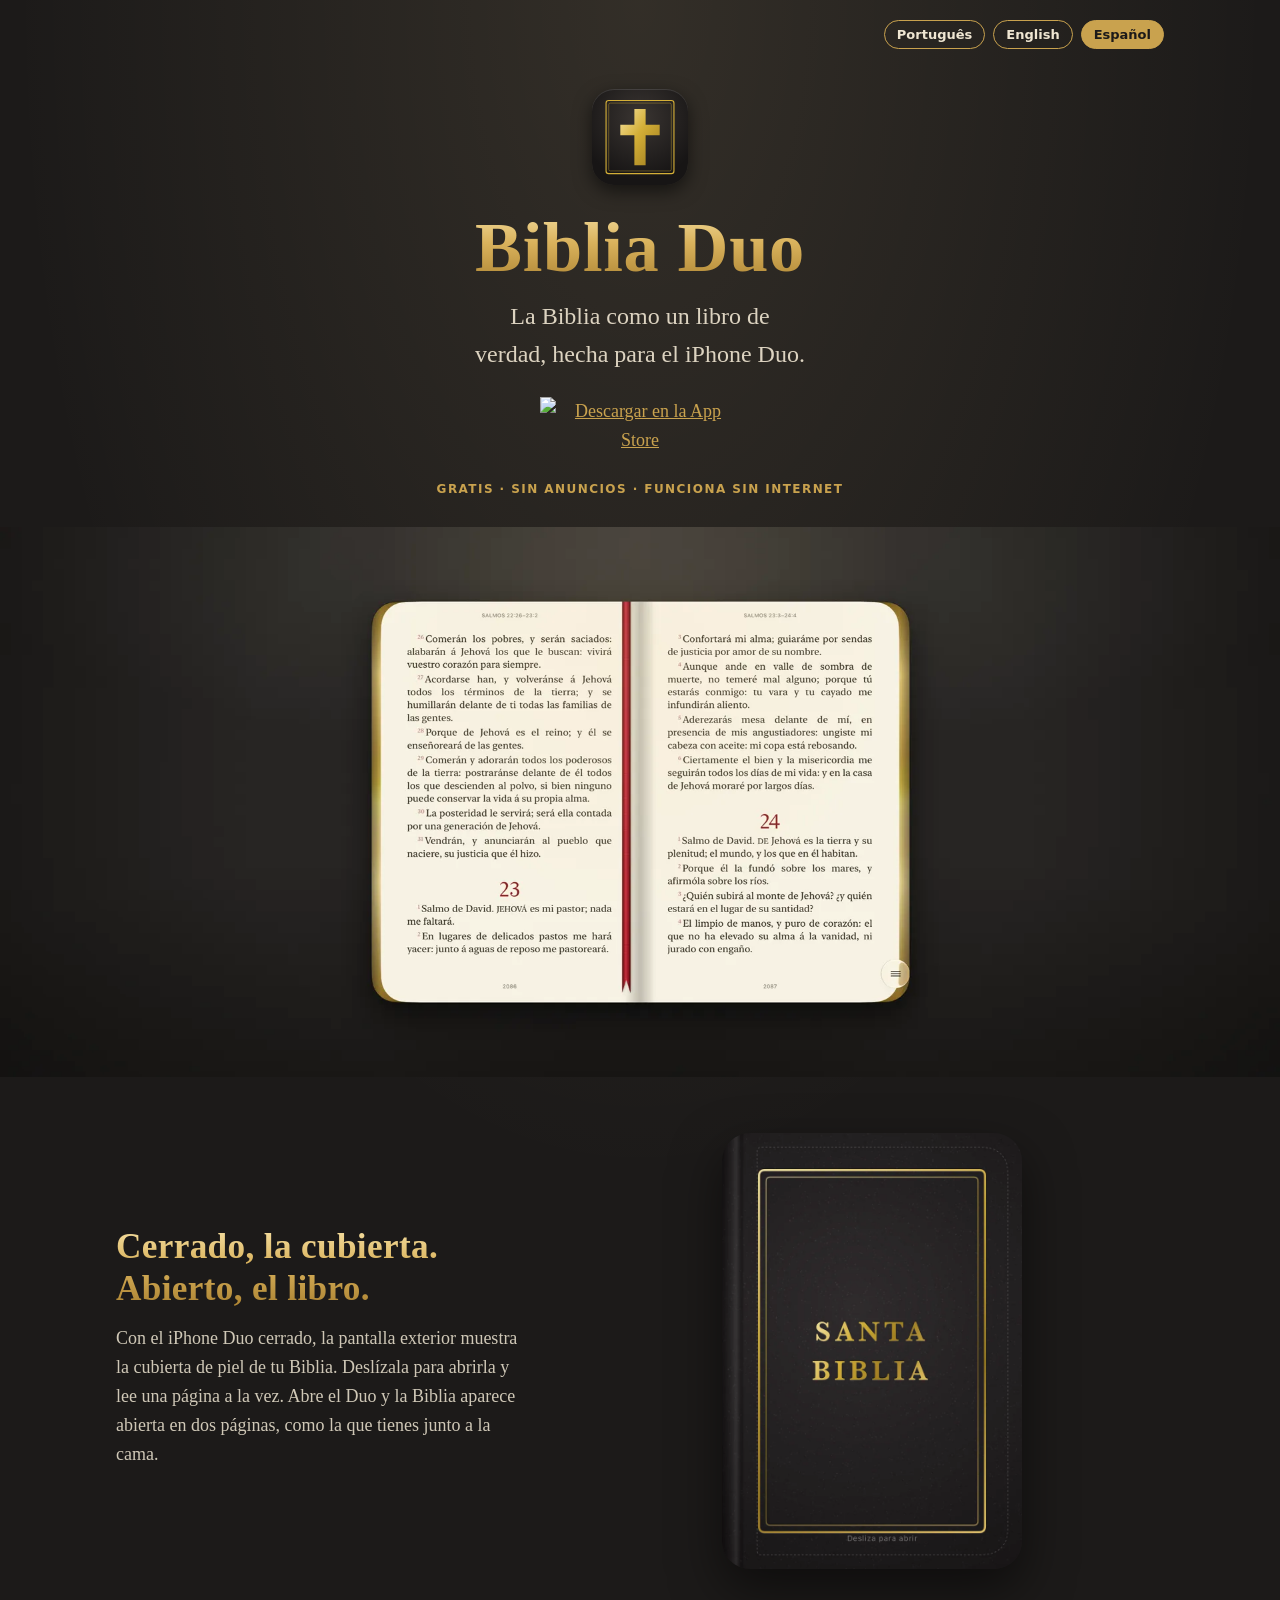
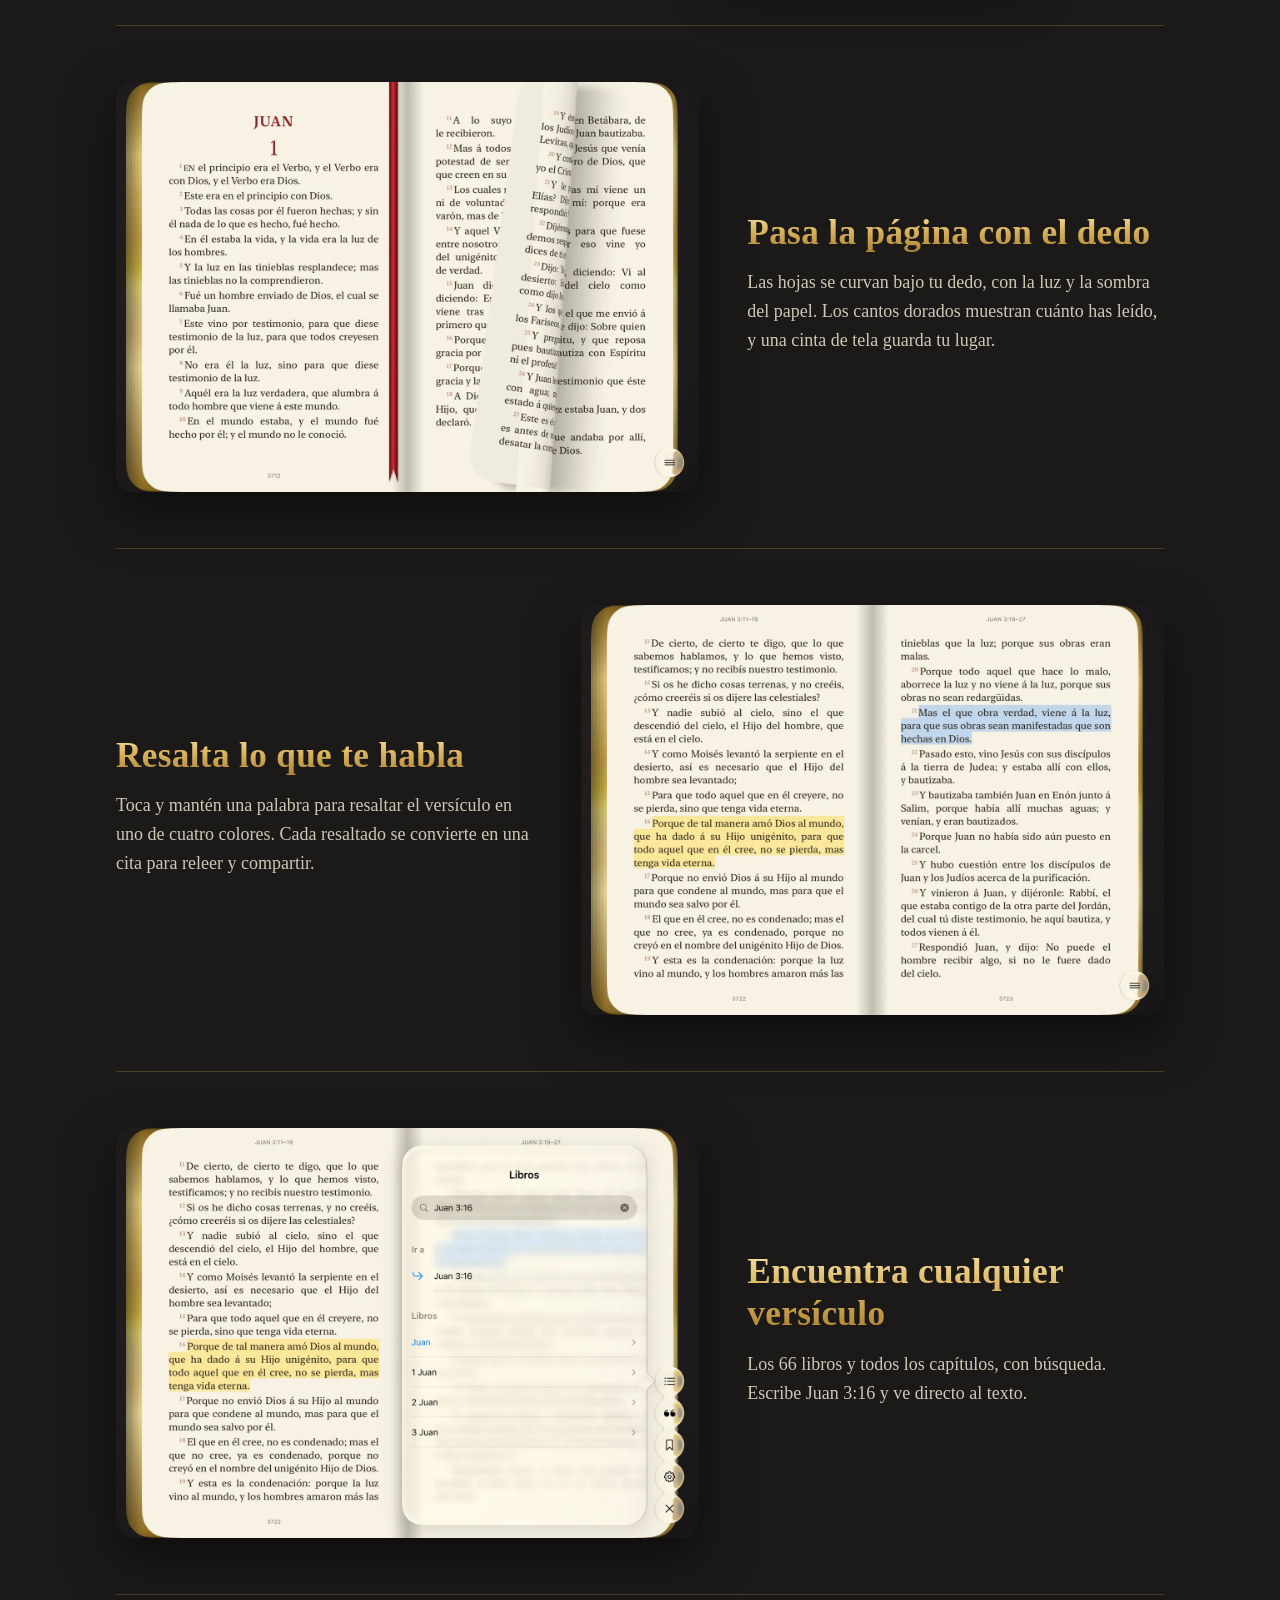
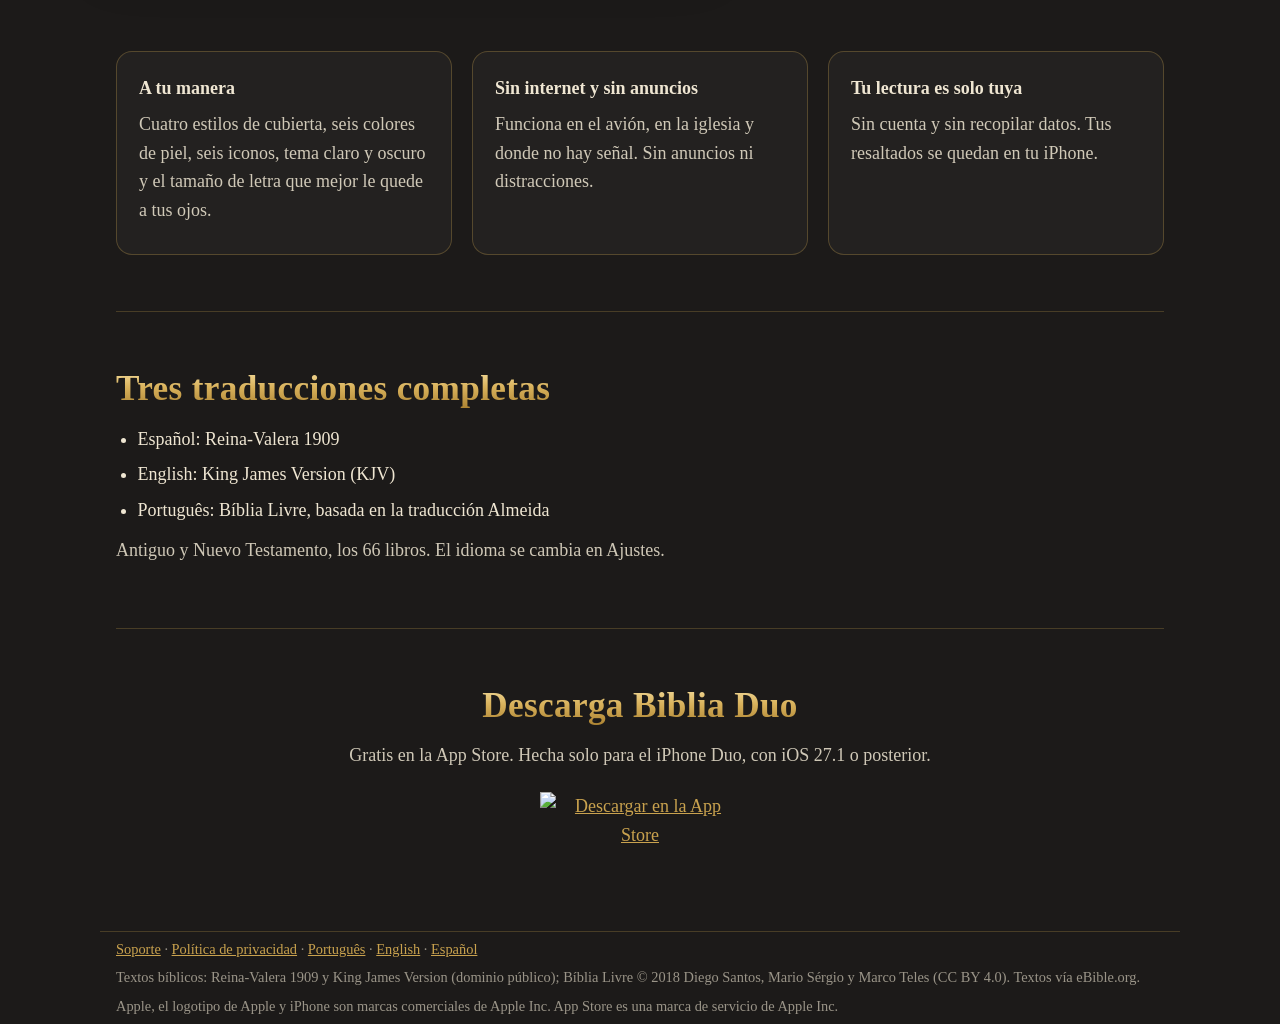
==== es/index.html @ f9fe9b8e "Landing page in three languages, with links from support and privacy - index.html (en, x-default), p" ====
<!doctype html>
<html lang="es">
<head>
<meta charset="utf-8">
<meta name="viewport" content="width=device-width, initial-scale=1">
<title>Biblia Duo — la Santa Biblia como un libro, para iPhone Duo</title>
<meta name="description" content="La Santa Biblia completa como un libro de verdad en el iPhone Duo: dos páginas, cantos dorados y hojas que pasas con el dedo. Reina-Valera 1909. Gratis, sin anuncios y sin internet.">
<meta name="apple-itunes-app" content="app-id=6826902361">
<link rel="canonical" href="https://oviniciusramosp.github.io/biblia-duo-site/es/">
<link rel='alternate' hreflang='en' href='https://oviniciusramosp.github.io/biblia-duo-site/'>
<link rel='alternate' hreflang='pt' href='https://oviniciusramosp.github.io/biblia-duo-site/pt/'>
<link rel='alternate' hreflang='es' href='https://oviniciusramosp.github.io/biblia-duo-site/es/'>
<link rel="alternate" hreflang="x-default" href="https://oviniciusramosp.github.io/biblia-duo-site/">
<meta property="og:type" content="website">
<meta property="og:title" content="Biblia Duo — la Santa Biblia como un libro, para iPhone Duo">
<meta property="og:description" content="La Santa Biblia completa como un libro de verdad en el iPhone Duo: dos páginas, cantos dorados y hojas que pasas con el dedo. Reina-Valera 1909. Gratis, sin anuncios y sin internet.">
<meta property="og:url" content="https://oviniciusramosp.github.io/biblia-duo-site/es/">
<meta property="og:image" content="https://oviniciusramosp.github.io/biblia-duo-site/img/es/og.jpg">
<meta property="og:locale" content="es_MX">
<meta name="twitter:card" content="summary_large_image">
<link rel="icon" href="../img/cross.svg">
<link rel="stylesheet" href="../style.css">
<script type="application/ld+json">{"@context": "https://schema.org", "@type": "MobileApplication", "name": "Biblia Duo: Santa Escritura", "alternateName": "Biblia Duo", "description": "La Santa Biblia completa como un libro de verdad en el iPhone Duo: dos páginas, cantos dorados y hojas que pasas con el dedo. Reina-Valera 1909. Gratis, sin anuncios y sin internet.", "operatingSystem": "iOS 27.1", "applicationCategory": "ReferenceApplication", "inLanguage": ["en", "pt-BR", "es"], "url": "https://oviniciusramosp.github.io/biblia-duo-site/es/", "downloadUrl": "https://apps.apple.com/app/id6826902361", "image": "https://oviniciusramosp.github.io/biblia-duo-site/img/es/og.jpg", "screenshot": ["https://oviniciusramosp.github.io/biblia-duo-site/img/es/turn.webp", "https://oviniciusramosp.github.io/biblia-duo-site/img/es/highlights.webp", "https://oviniciusramosp.github.io/biblia-duo-site/img/es/books.webp", "https://oviniciusramosp.github.io/biblia-duo-site/img/es/cover.webp"], "offers": {"@type": "Offer", "price": "0", "priceCurrency": "USD"}, "author": {"@type": "Person", "name": "Vinicius Ramos"}}</script>
</head>
<body class="landing">
<div class="wrap">
<nav class="langs" aria-label="Idioma / Language / Idioma"><a href='../pt/' hreflang='pt'>Português</a><a href='.././' hreflang='en'>English</a><a href='../es/' hreflang='es' aria-current='page'>Español</a></nav>
<header class="hero">
<div class="app-icon"><img src="../img/frame.svg" alt=""><img src="../img/cross.svg" alt=""></div>
<h1>Biblia Duo</h1>
<p class="tagline">La Biblia como un libro de verdad, hecha para el iPhone Duo.</p>
<a class='badge' href='https://apps.apple.com/app/id6826902361'><img src='https://toolbox.marketingtools.apple.com/api/v2/badges/download-on-the-app-store/black/es-mx' alt='Descargar en la App Store' width='200' height='67'></a>
<p class="facts">Gratis · Sin anuncios · Funciona sin internet</p>
</header>
</div>
<img class="book" src="../img/es/book.webp" alt="La Biblia abierta en los Salmos, con cantos dorados y una cinta roja" width="1920" height="824">
<main class="wrap">
<section class='feature portrait'><div><h2>Cerrado, la cubierta. Abierto, el libro.</h2><p>Con el iPhone Duo cerrado, la pantalla exterior muestra la cubierta de piel de tu Biblia. Deslízala para abrirla y lee una página a la vez. Abre el Duo y la Biblia aparece abierta en dos páginas, como la que tienes junto a la cama.</p></div><figure><img src='../img/es/cover.webp' alt='La cubierta de piel de la Biblia en la pantalla exterior del iPhone Duo' width='700' height='1018' loading='lazy'></figure></section>
<section class='feature flip'><div><h2>Pasa la página con el dedo</h2><p>Las hojas se curvan bajo tu dedo, con la luz y la sombra del papel. Los cantos dorados muestran cuánto has leído, y una cinta de tela guarda tu lugar.</p></div><figure><img src='../img/es/turn.webp' alt='Una página curvándose al pasar, en la pantalla interior del iPhone Duo' width='1400' height='984' loading='lazy'></figure></section>
<section class='feature'><div><h2>Resalta lo que te habla</h2><p>Toca y mantén una palabra para resaltar el versículo en uno de cuatro colores. Cada resaltado se convierte en una cita para releer y compartir.</p></div><figure><img src='../img/es/highlights.webp' alt='Juan 3:16 resaltado en amarillo en una página abierta' width='1400' height='984' loading='lazy'></figure></section>
<section class='feature flip'><div><h2>Encuentra cualquier versículo</h2><p>Los 66 libros y todos los capítulos, con búsqueda. Escribe Juan 3:16 y ve directo al texto.</p></div><figure><img src='../img/es/books.webp' alt='La lista de libros buscando Juan 3:16' width='1400' height='984' loading='lazy'></figure></section>
<section class="cards"><div><h3>A tu manera</h3><p>Cuatro estilos de cubierta, seis colores de piel, seis iconos, tema claro y oscuro y el tamaño de letra que mejor le quede a tus ojos.</p></div><div><h3>Sin internet y sin anuncios</h3><p>Funciona en el avión, en la iglesia y donde no hay señal. Sin anuncios ni distracciones.</p></div><div><h3>Tu lectura es solo tuya</h3><p>Sin cuenta y sin recopilar datos. Tus resaltados se quedan en tu iPhone.</p></div></section>
<section class="translations"><h2>Tres traducciones completas</h2><ul><li>Español: Reina-Valera 1909</li><li>English: King James Version (KJV)</li><li>Português: Bíblia Livre, basada en la traducción Almeida</li></ul><p>Antiguo y Nuevo Testamento, los 66 libros. El idioma se cambia en Ajustes.</p></section>
<section class="cta"><h2>Descarga Biblia Duo</h2><p>Gratis en la App Store. Hecha solo para el iPhone Duo, con iOS 27.1 o posterior.</p><a class='badge' href='https://apps.apple.com/app/id6826902361'><img src='https://toolbox.marketingtools.apple.com/api/v2/badges/download-on-the-app-store/black/es-mx' alt='Descargar en la App Store' width='200' height='67'></a></section>
</main>
<footer class="wrap site">
<p><a href="../support.html?lang=es">Soporte</a> · <a href="../privacy.html?lang=es">Política de privacidad</a> · <a href='../pt/' hreflang='pt'>Português</a> · <a href='.././' hreflang='en'>English</a> · <a href='../es/' hreflang='es'>Español</a></p>
<p>Textos bíblicos: Reina-Valera 1909 y King James Version (dominio público); Bíblia Livre © 2018 Diego Santos, Mario Sérgio y Marco Teles (CC BY 4.0). Textos vía eBible.org.</p>
<p>Apple, el logotipo de Apple y iPhone son marcas comerciales de Apple Inc. App Store es una marca de servicio de Apple Inc.</p>
</footer>
</body>
</html>
---- style.css ----
:root {
  --leather: #1c1a19;
  --paper: #f8f2e3;
  --ink: #2b2117;
  --rubric: #8c1f1f;
  --gold: #c9a24e;
  --muted: rgba(43, 33, 23, 0.6);
}
@media (prefers-color-scheme: dark) {
  :root { --paper: #1f1c1a; --ink: #e3dbcc; --rubric: #d9a85c; --muted: rgba(227, 219, 204, 0.6); }
}
* { box-sizing: border-box; }
body {
  margin: 0;
  background: var(--leather);
  color: var(--ink);
  font: 18px/1.6 ui-serif, "New York", Georgia, serif;
  padding: 32px 16px;
}
.page {
  max-width: 720px;
  margin: 0 auto;
  background: var(--paper);
  border-radius: 20px;
  border-right: 6px solid var(--gold);
  padding: 32px clamp(20px, 6vw, 56px) 48px;
}
h1, h2 { color: var(--rubric); font-weight: 600; line-height: 1.2; }
h1 { font-size: 2em; margin: 0.4em 0 0.1em; letter-spacing: 0.02em; }
h2 { font-size: 1.15em; margin-top: 1.8em; text-transform: uppercase; letter-spacing: 0.08em; }
h3 { font-size: 1em; margin: 1.4em 0 0.2em; }
p, li { margin: 0.4em 0; }
a { color: var(--rubric); }
.meta, .small { color: var(--muted); font-size: 0.85em; }
.small { margin-top: 2.5em; }
.langs { display: flex; gap: 8px; justify-content: flex-end; flex-wrap: wrap; }
.langs button {
  font: 600 13px/1 -apple-system, system-ui, sans-serif;
  border: 1px solid var(--gold);
  background: transparent;
  color: var(--ink);
  border-radius: 999px;
  padding: 7px 12px;
  cursor: pointer;
}
.langs button[aria-pressed="true"] { background: var(--gold); color: #1c1a19; }
article[hidden] { display: none; }

/* Landing page (build.py): the book on leather, gold headings */
body.landing {
  padding: 0;
  color: #efe6d2;
  background: radial-gradient(ellipse 70% 40% at 50% 0%, rgba(255, 226, 170, 0.10), transparent 70%), var(--leather);
}
.landing a { color: var(--gold); }
.landing .wrap { max-width: 1080px; margin: 0 auto; padding: 0 16px; }
.landing .langs { padding-top: 20px; }
.landing .langs a {
  font: 600 13px/1 -apple-system, system-ui, sans-serif;
  border: 1px solid var(--gold);
  border-radius: 999px;
  padding: 7px 12px;
  color: #efe6d2;
  text-decoration: none;
}
.landing .langs a[aria-current] { background: var(--gold); color: var(--leather); }
.hero { text-align: center; padding: 40px 0 8px; }
.app-icon {
  position: relative;
  width: 96px; height: 96px;
  margin: 0 auto 20px;
  border-radius: 22px;
  overflow: hidden;
  background: radial-gradient(circle at 50% 30%, #3a3532, #171515 75%);
  box-shadow: 0 6px 18px rgba(0, 0, 0, 0.55), inset 0 1px 0 rgba(255, 255, 255, 0.12);
}
.app-icon img { position: absolute; inset: 0; width: 100%; height: 100%; }
.landing h1, .landing h2 {
  font-family: Baskerville, ui-serif, serif;
  text-transform: none;
  letter-spacing: 0.01em;
  color: transparent;
  background: linear-gradient(180deg, #f7e2a6, #d9b25c 45%, #a9802f);
  -webkit-background-clip: text;
  background-clip: text;
}
.landing h1 { font-size: clamp(2.6rem, 8vw, 4.4rem); margin: 0; }
.landing h2 { font-size: clamp(1.5rem, 3.4vw, 2.2rem); margin: 0 0 0.4em; }
.tagline { font-size: clamp(1.15rem, 2.8vw, 1.5rem); max-width: 28ch; margin: 0.3em auto 1em; color: rgba(239, 230, 210, 0.9); }
.badge img { display: block; margin: 0 auto 16px; }
.facts { font: 600 12px/1.5 -apple-system, system-ui, sans-serif; letter-spacing: 0.12em; text-transform: uppercase; color: var(--gold); }
.book { display: block; width: 100%; height: auto; margin-top: 16px; }
.landing section { padding: 56px 0; border-top: 1px solid rgba(201, 162, 78, 0.25); }
.landing section:first-child { border-top: 0; }
.feature { display: grid; grid-template-columns: 1fr 1.4fr; gap: 48px; align-items: center; }
.feature.flip { grid-template-columns: 1.4fr 1fr; }
.feature.flip > div { order: 2; }
.feature figure { margin: 0; }
.feature img { display: block; width: 100%; height: auto; border-radius: 18px; box-shadow: 0 20px 50px rgba(0, 0, 0, 0.5); }
.feature.portrait img { max-width: 300px; margin: 0 auto; border-radius: 28px; }
.landing section p { color: rgba(239, 230, 210, 0.85); }
.cards { display: grid; grid-template-columns: repeat(3, 1fr); gap: 20px; }
.cards div { padding: 22px; border: 1px solid rgba(201, 162, 78, 0.3); border-radius: 16px; background: rgba(255, 255, 255, 0.03); }
.cards h3 { margin: 0 0 0.3em; color: #efe6d2; }
.translations ul { margin: 0.6em 0; padding-left: 1.2em; }
.cta { text-align: center; }
.cta p { margin-bottom: 1.2em; }
footer.site { padding: 32px 16px 48px; border-top: 1px solid rgba(201, 162, 78, 0.25); font-size: 0.8em; color: rgba(239, 230, 210, 0.6); }
@media (max-width: 760px) {
  .feature, .feature.flip { grid-template-columns: 1fr; gap: 24px; }
  .feature.flip > div { order: 0; }
  .landing section { padding: 40px 0; }
  .cards { grid-template-columns: 1fr; }
}
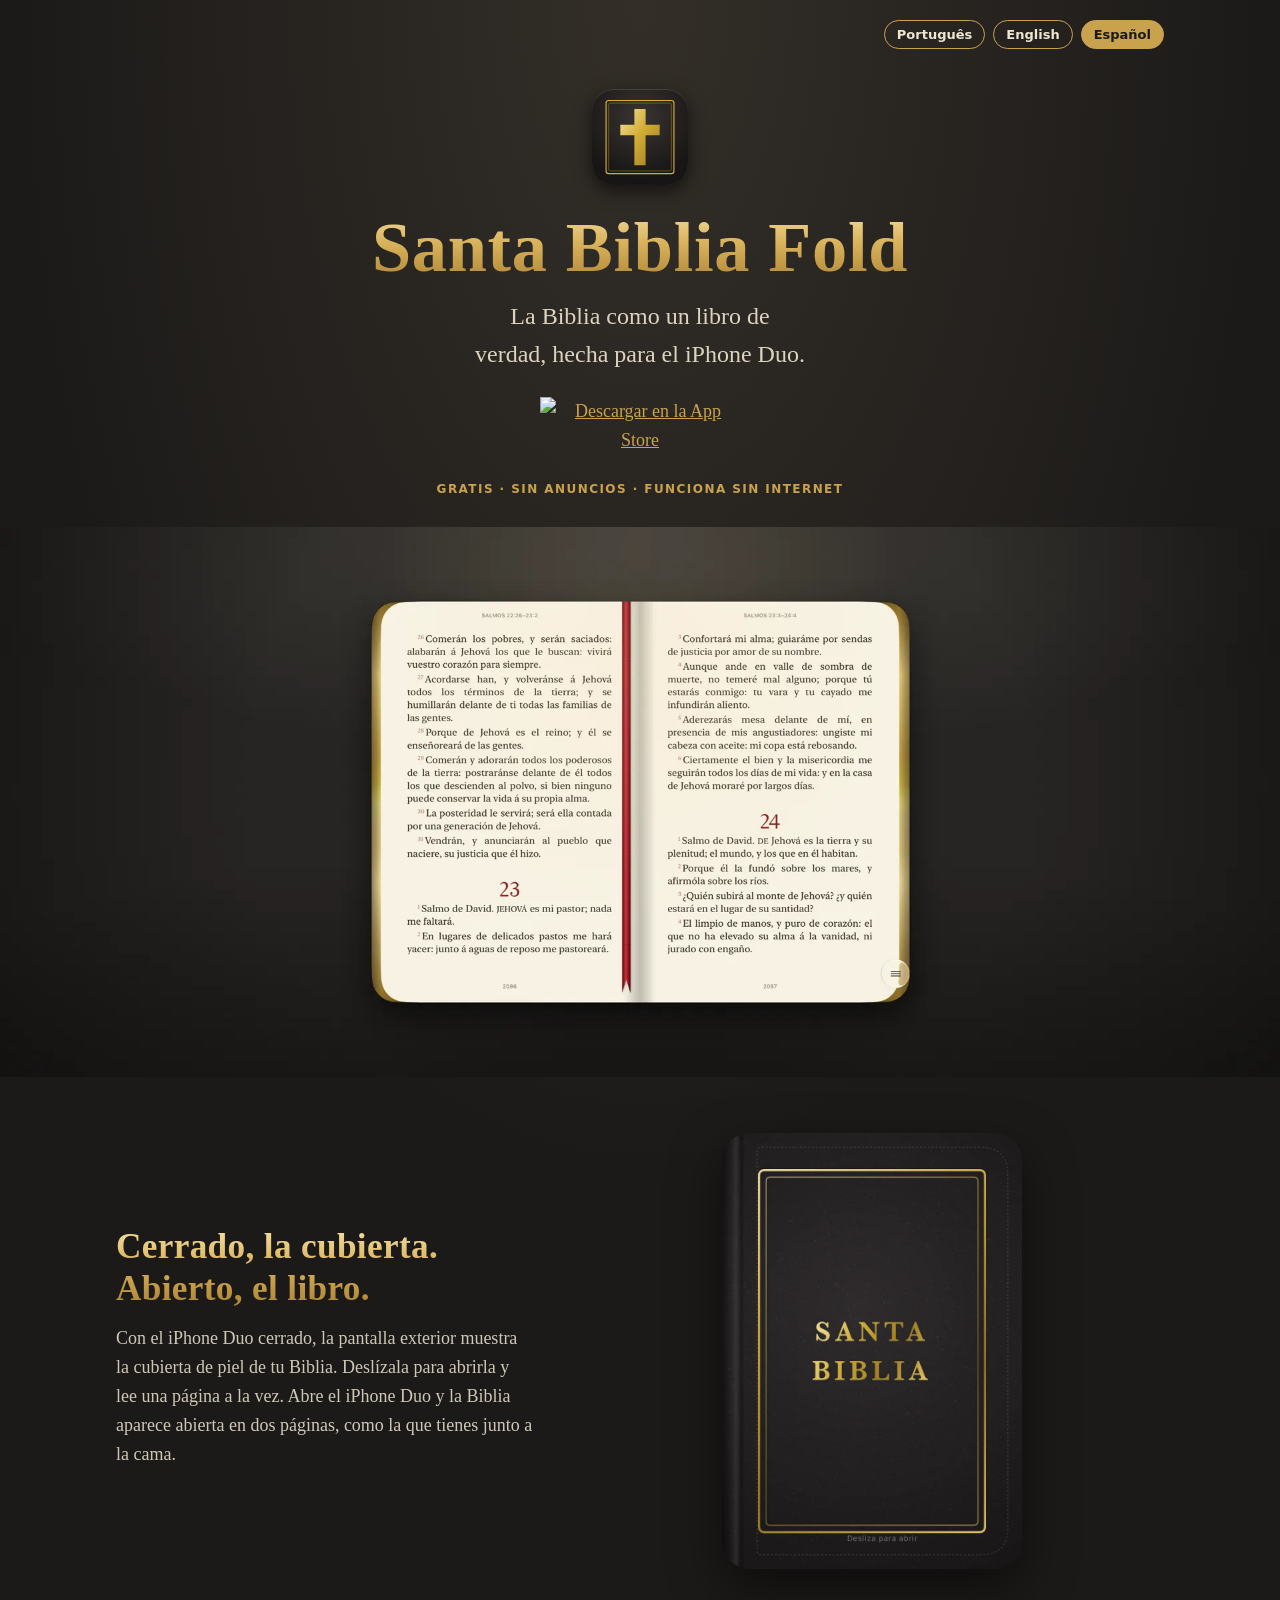
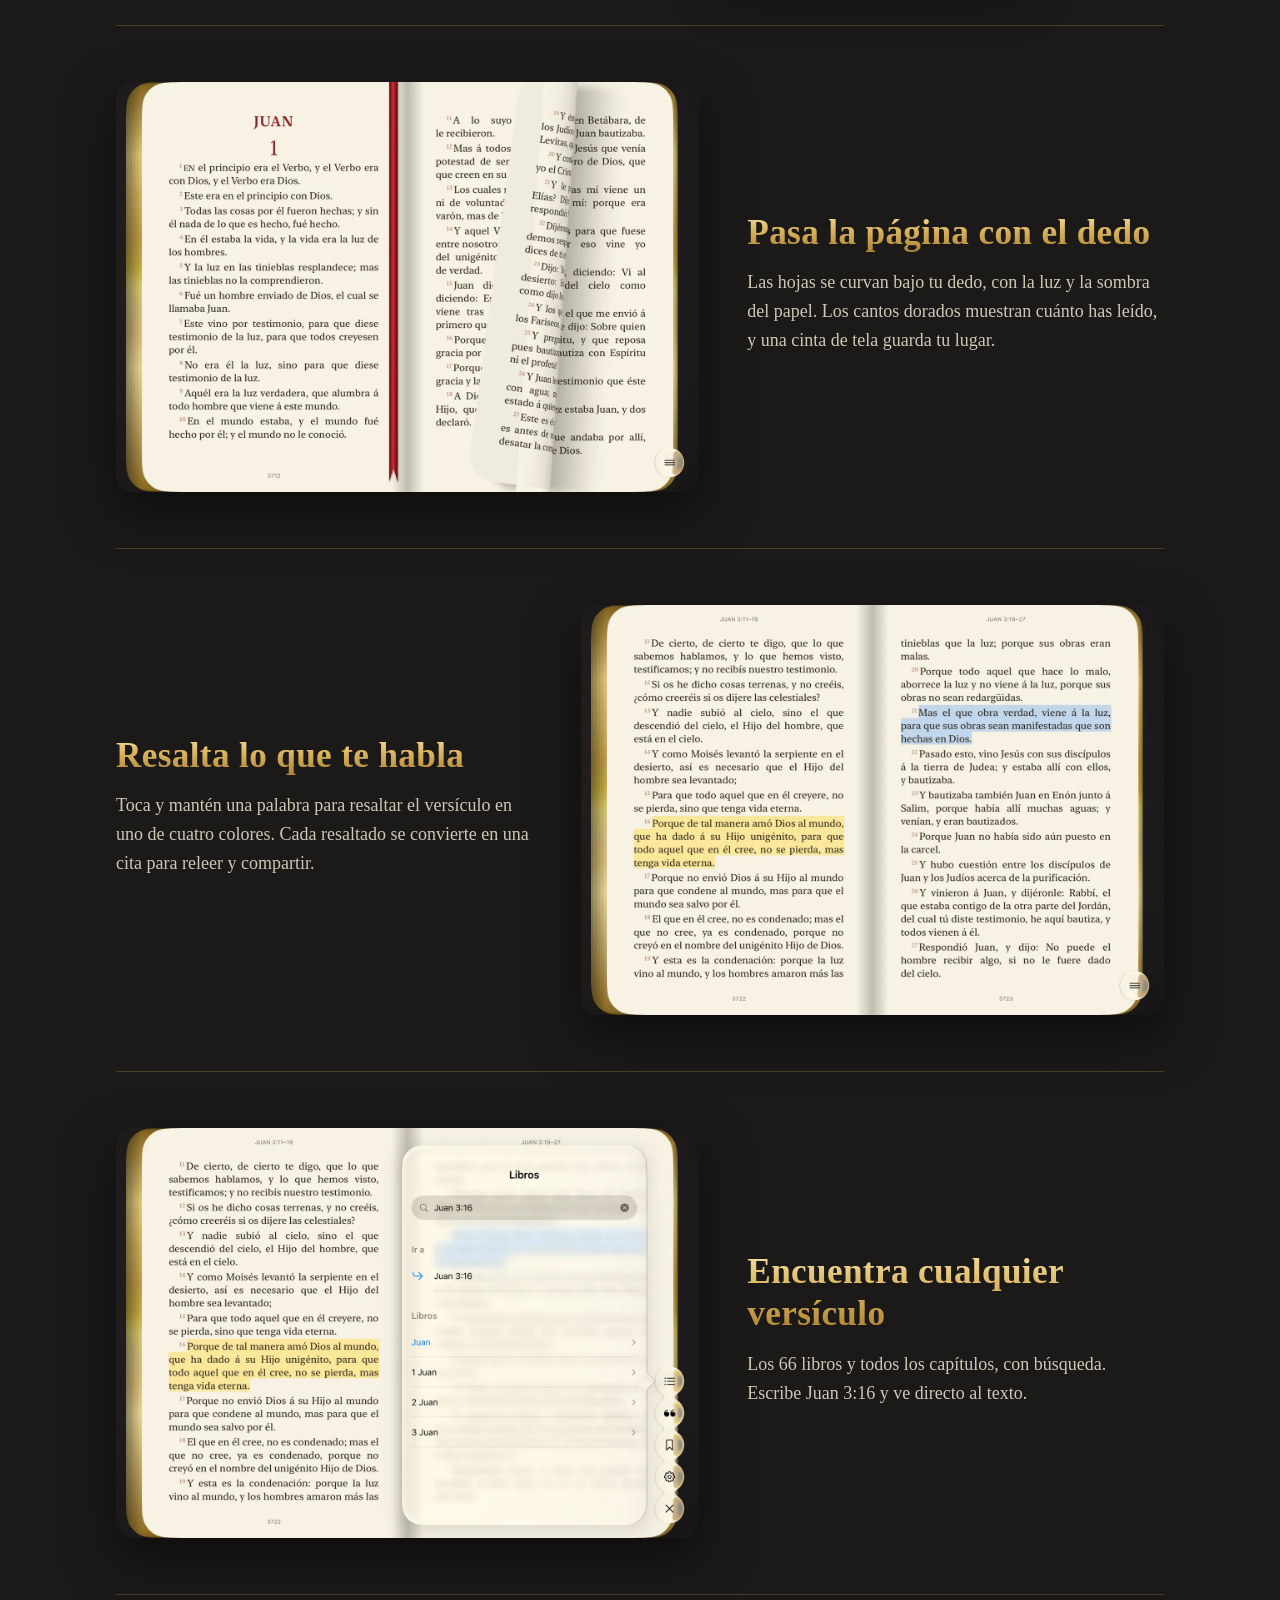
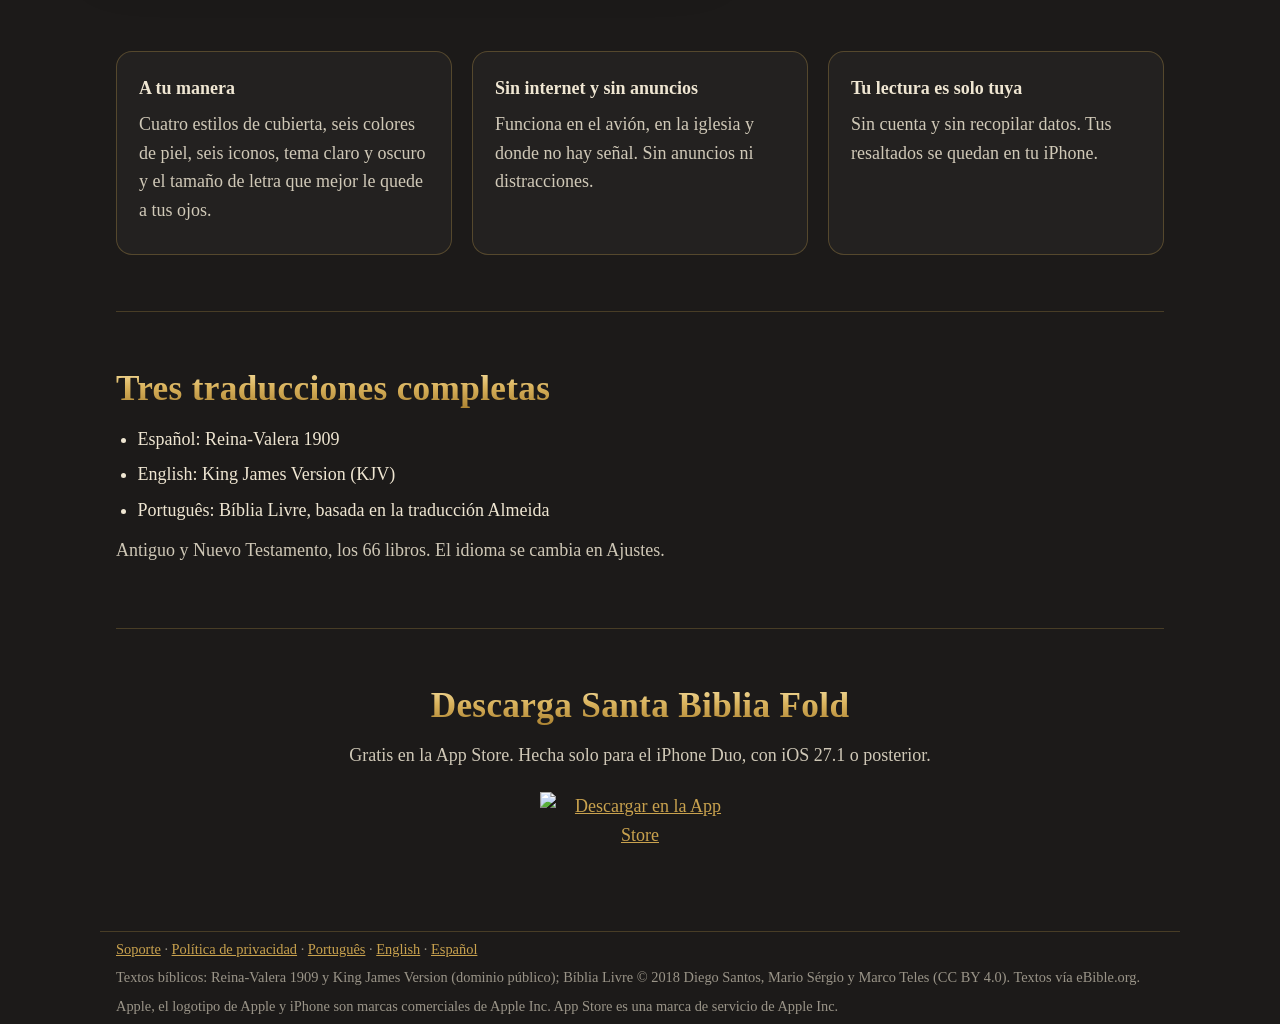
==== commit 898a6ed9: "Rename to Foldable Bible / Bíblia Sagrada Fold / Santa Biblia Fold App Review rejected the name Bibl" ====
--- a/es/index.html
+++ b/es/index.html
@@ -3,7 +3,7 @@
 <head>
 <meta charset="utf-8">
 <meta name="viewport" content="width=device-width, initial-scale=1">
-<title>Biblia Duo — la Santa Biblia como un libro, para iPhone Duo</title>
+<title>Santa Biblia Fold — la Santa Biblia como un libro, para iPhone Duo</title>
 <meta name="description" content="La Santa Biblia completa como un libro de verdad en el iPhone Duo: dos páginas, cantos dorados y hojas que pasas con el dedo. Reina-Valera 1909. Gratis, sin anuncios y sin internet.">
 <meta name="apple-itunes-app" content="app-id=6826902361">
 <link rel="canonical" href="https://oviniciusramosp.github.io/biblia-duo-site/es/">
@@ -12,7 +12,7 @@
 <link rel='alternate' hreflang='es' href='https://oviniciusramosp.github.io/biblia-duo-site/es/'>
 <link rel="alternate" hreflang="x-default" href="https://oviniciusramosp.github.io/biblia-duo-site/">
 <meta property="og:type" content="website">
-<meta property="og:title" content="Biblia Duo — la Santa Biblia como un libro, para iPhone Duo">
+<meta property="og:title" content="Santa Biblia Fold — la Santa Biblia como un libro, para iPhone Duo">
 <meta property="og:description" content="La Santa Biblia completa como un libro de verdad en el iPhone Duo: dos páginas, cantos dorados y hojas que pasas con el dedo. Reina-Valera 1909. Gratis, sin anuncios y sin internet.">
 <meta property="og:url" content="https://oviniciusramosp.github.io/biblia-duo-site/es/">
 <meta property="og:image" content="https://oviniciusramosp.github.io/biblia-duo-site/img/es/og.jpg">
@@ -20,14 +20,14 @@
 <meta name="twitter:card" content="summary_large_image">
 <link rel="icon" href="../img/cross.svg">
 <link rel="stylesheet" href="../style.css">
-<script type="application/ld+json">{"@context": "https://schema.org", "@type": "MobileApplication", "name": "Biblia Duo: Santa Escritura", "alternateName": "Biblia Duo", "description": "La Santa Biblia completa como un libro de verdad en el iPhone Duo: dos páginas, cantos dorados y hojas que pasas con el dedo. Reina-Valera 1909. Gratis, sin anuncios y sin internet.", "operatingSystem": "iOS 27.1", "applicationCategory": "ReferenceApplication", "inLanguage": ["en", "pt-BR", "es"], "url": "https://oviniciusramosp.github.io/biblia-duo-site/es/", "downloadUrl": "https://apps.apple.com/app/id6826902361", "image": "https://oviniciusramosp.github.io/biblia-duo-site/img/es/og.jpg", "screenshot": ["https://oviniciusramosp.github.io/biblia-duo-site/img/es/turn.webp", "https://oviniciusramosp.github.io/biblia-duo-site/img/es/highlights.webp", "https://oviniciusramosp.github.io/biblia-duo-site/img/es/books.webp", "https://oviniciusramosp.github.io/biblia-duo-site/img/es/cover.webp"], "offers": {"@type": "Offer", "price": "0", "priceCurrency": "USD"}, "author": {"@type": "Person", "name": "Vinicius Ramos"}}</script>
+<script type="application/ld+json">{"@context": "https://schema.org", "@type": "MobileApplication", "name": "Santa Biblia Fold", "alternateName": "Santa Biblia Fold", "description": "La Santa Biblia completa como un libro de verdad en el iPhone Duo: dos páginas, cantos dorados y hojas que pasas con el dedo. Reina-Valera 1909. Gratis, sin anuncios y sin internet.", "operatingSystem": "iOS 27.1", "applicationCategory": "ReferenceApplication", "inLanguage": ["en", "pt-BR", "es"], "url": "https://oviniciusramosp.github.io/biblia-duo-site/es/", "downloadUrl": "https://apps.apple.com/app/id6826902361", "image": "https://oviniciusramosp.github.io/biblia-duo-site/img/es/og.jpg", "screenshot": ["https://oviniciusramosp.github.io/biblia-duo-site/img/es/turn.webp", "https://oviniciusramosp.github.io/biblia-duo-site/img/es/highlights.webp", "https://oviniciusramosp.github.io/biblia-duo-site/img/es/books.webp", "https://oviniciusramosp.github.io/biblia-duo-site/img/es/cover.webp"], "offers": {"@type": "Offer", "price": "0", "priceCurrency": "USD"}, "author": {"@type": "Person", "name": "Vinicius Ramos"}}</script>
 </head>
 <body class="landing">
 <div class="wrap">
 <nav class="langs" aria-label="Idioma / Language / Idioma"><a href='../pt/' hreflang='pt'>Português</a><a href='.././' hreflang='en'>English</a><a href='../es/' hreflang='es' aria-current='page'>Español</a></nav>
 <header class="hero">
 <div class="app-icon"><img src="../img/frame.svg" alt=""><img src="../img/cross.svg" alt=""></div>
-<h1>Biblia Duo</h1>
+<h1>Santa Biblia Fold</h1>
 <p class="tagline">La Biblia como un libro de verdad, hecha para el iPhone Duo.</p>
 <a class='badge' href='https://apps.apple.com/app/id6826902361'><img src='https://toolbox.marketingtools.apple.com/api/v2/badges/download-on-the-app-store/black/es-mx' alt='Descargar en la App Store' width='200' height='67'></a>
 <p class="facts">Gratis · Sin anuncios · Funciona sin internet</p>
@@ -35,13 +35,13 @@
 </div>
 <img class="book" src="../img/es/book.webp" alt="La Biblia abierta en los Salmos, con cantos dorados y una cinta roja" width="1920" height="824">
 <main class="wrap">
-<section class='feature portrait'><div><h2>Cerrado, la cubierta. Abierto, el libro.</h2><p>Con el iPhone Duo cerrado, la pantalla exterior muestra la cubierta de piel de tu Biblia. Deslízala para abrirla y lee una página a la vez. Abre el Duo y la Biblia aparece abierta en dos páginas, como la que tienes junto a la cama.</p></div><figure><img src='../img/es/cover.webp' alt='La cubierta de piel de la Biblia en la pantalla exterior del iPhone Duo' width='700' height='1018' loading='lazy'></figure></section>
+<section class='feature portrait'><div><h2>Cerrado, la cubierta. Abierto, el libro.</h2><p>Con el iPhone Duo cerrado, la pantalla exterior muestra la cubierta de piel de tu Biblia. Deslízala para abrirla y lee una página a la vez. Abre el iPhone Duo y la Biblia aparece abierta en dos páginas, como la que tienes junto a la cama.</p></div><figure><img src='../img/es/cover.webp' alt='La cubierta de piel de la Biblia en la pantalla exterior del iPhone Duo' width='700' height='1018' loading='lazy'></figure></section>
 <section class='feature flip'><div><h2>Pasa la página con el dedo</h2><p>Las hojas se curvan bajo tu dedo, con la luz y la sombra del papel. Los cantos dorados muestran cuánto has leído, y una cinta de tela guarda tu lugar.</p></div><figure><img src='../img/es/turn.webp' alt='Una página curvándose al pasar, en la pantalla interior del iPhone Duo' width='1400' height='984' loading='lazy'></figure></section>
 <section class='feature'><div><h2>Resalta lo que te habla</h2><p>Toca y mantén una palabra para resaltar el versículo en uno de cuatro colores. Cada resaltado se convierte en una cita para releer y compartir.</p></div><figure><img src='../img/es/highlights.webp' alt='Juan 3:16 resaltado en amarillo en una página abierta' width='1400' height='984' loading='lazy'></figure></section>
 <section class='feature flip'><div><h2>Encuentra cualquier versículo</h2><p>Los 66 libros y todos los capítulos, con búsqueda. Escribe Juan 3:16 y ve directo al texto.</p></div><figure><img src='../img/es/books.webp' alt='La lista de libros buscando Juan 3:16' width='1400' height='984' loading='lazy'></figure></section>
 <section class="cards"><div><h3>A tu manera</h3><p>Cuatro estilos de cubierta, seis colores de piel, seis iconos, tema claro y oscuro y el tamaño de letra que mejor le quede a tus ojos.</p></div><div><h3>Sin internet y sin anuncios</h3><p>Funciona en el avión, en la iglesia y donde no hay señal. Sin anuncios ni distracciones.</p></div><div><h3>Tu lectura es solo tuya</h3><p>Sin cuenta y sin recopilar datos. Tus resaltados se quedan en tu iPhone.</p></div></section>
 <section class="translations"><h2>Tres traducciones completas</h2><ul><li>Español: Reina-Valera 1909</li><li>English: King James Version (KJV)</li><li>Português: Bíblia Livre, basada en la traducción Almeida</li></ul><p>Antiguo y Nuevo Testamento, los 66 libros. El idioma se cambia en Ajustes.</p></section>
-<section class="cta"><h2>Descarga Biblia Duo</h2><p>Gratis en la App Store. Hecha solo para el iPhone Duo, con iOS 27.1 o posterior.</p><a class='badge' href='https://apps.apple.com/app/id6826902361'><img src='https://toolbox.marketingtools.apple.com/api/v2/badges/download-on-the-app-store/black/es-mx' alt='Descargar en la App Store' width='200' height='67'></a></section>
+<section class="cta"><h2>Descarga Santa Biblia Fold</h2><p>Gratis en la App Store. Hecha solo para el iPhone Duo, con iOS 27.1 o posterior.</p><a class='badge' href='https://apps.apple.com/app/id6826902361'><img src='https://toolbox.marketingtools.apple.com/api/v2/badges/download-on-the-app-store/black/es-mx' alt='Descargar en la App Store' width='200' height='67'></a></section>
 </main>
 <footer class="wrap site">
 <p><a href="../support.html?lang=es">Soporte</a> · <a href="../privacy.html?lang=es">Política de privacidad</a> · <a href='../pt/' hreflang='pt'>Português</a> · <a href='.././' hreflang='en'>English</a> · <a href='../es/' hreflang='es'>Español</a></p>
